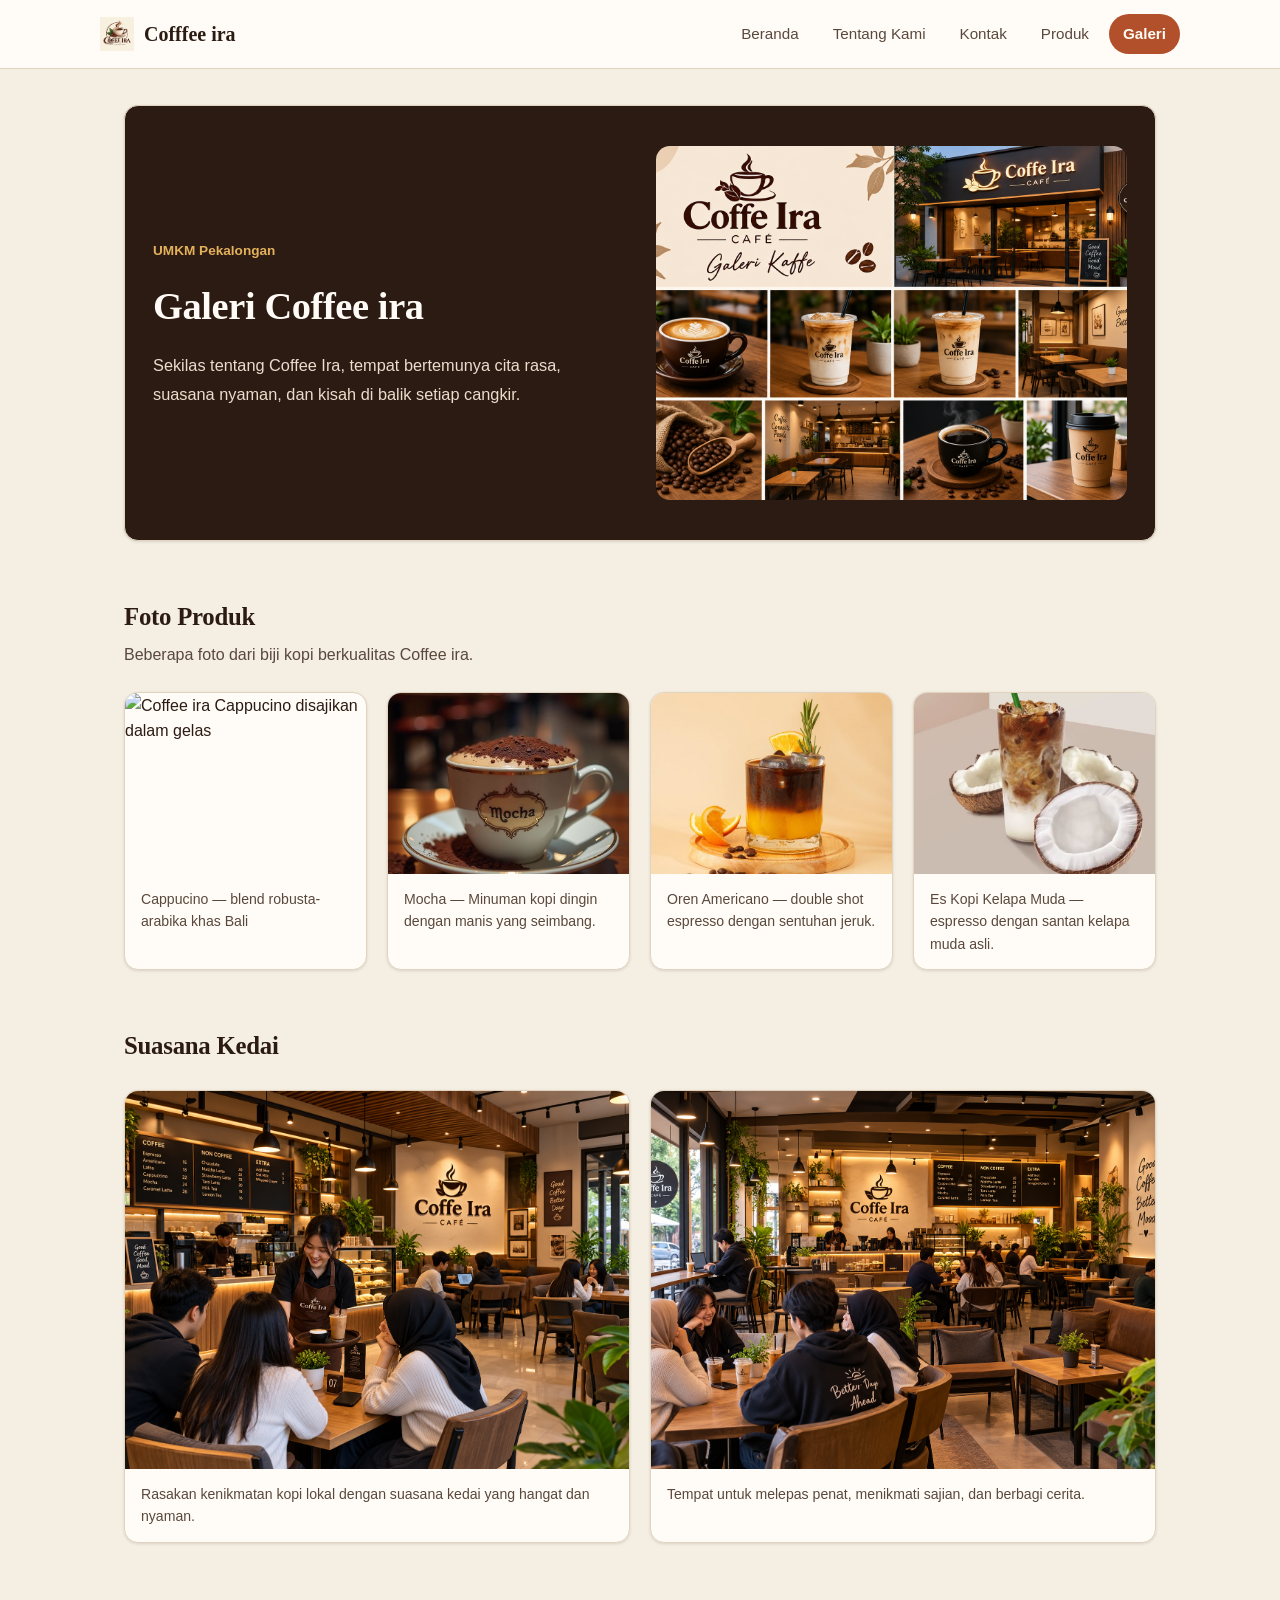
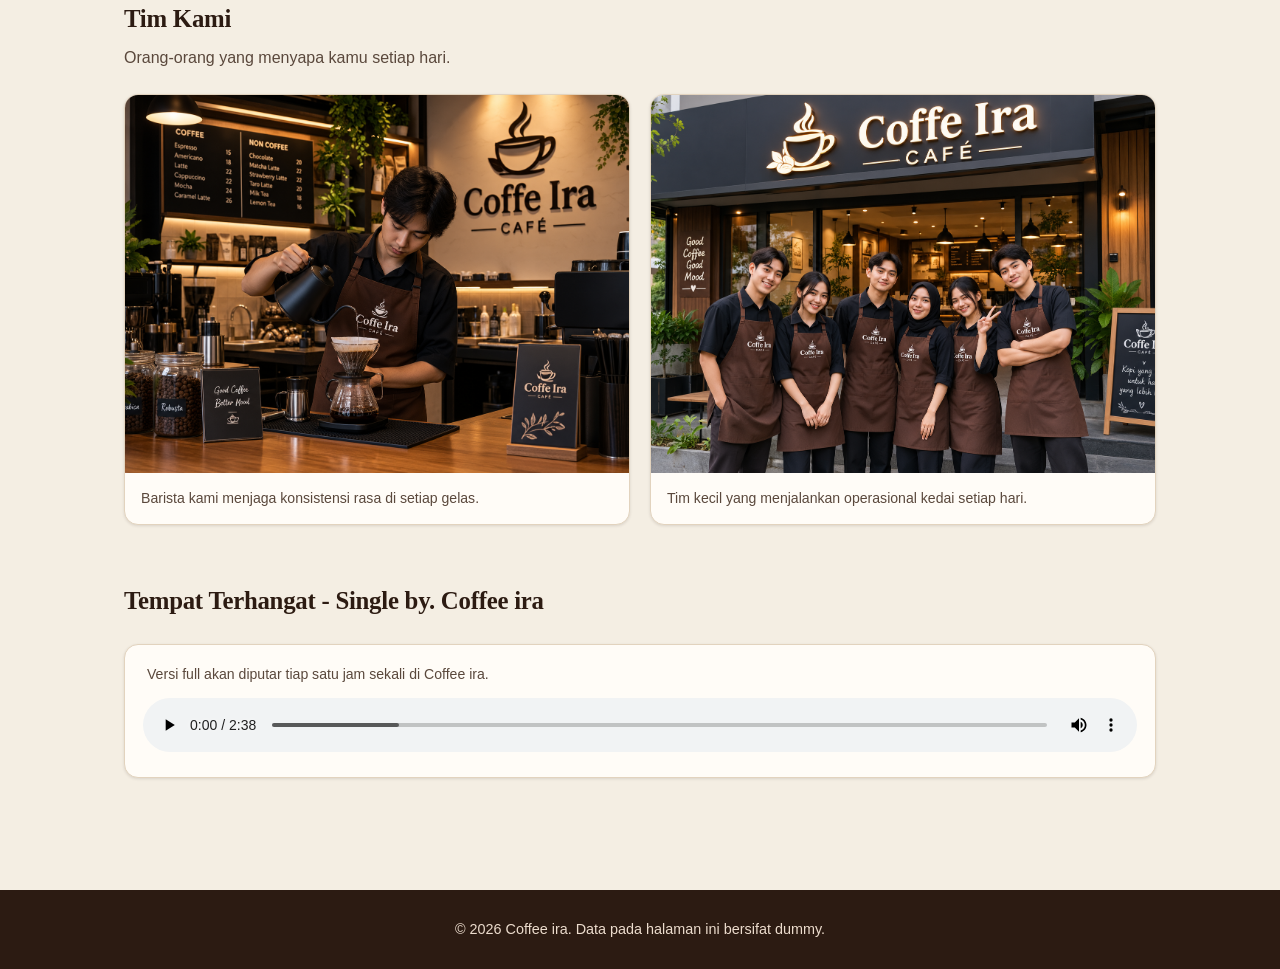
==== galeri.html @ 566cb3b3 "feat: tambah media dan tabel katalog" ====
<!DOCTYPE html>
<html lang="id">

<head>
    <meta charset="utf-8" />
    <meta name="viewport" content="width=device-width, initial-scale=1" />
    <title>Galeri Coffee ira - Website UMKM</title>
    <link rel="stylesheet" href="css/style.css" />
</head>

<body>
    <a class="skip-link" href="#konten">Lewati ke konten utama</a>
    <header class="site-header">
        <nav class="nav" aria-label="Navigasi utama">
            <a class="brand" href="index.html">
                <img class="brand-mark" src="assets/images/logo_Coffee_ira.png" alt="logo Coffee ira" width="34" height="34"> Cofffee ira
            </a>
            <ul class="nav-list">
                <li><a href="index.html">Beranda</a></li>
                <li><a href="tentang.html">Tentang Kami</a></li>
                <li><a href="index.html#kontak">Kontak</a></li>
                <li><a href="produk.html">Produk</a></li>
                <li><a class="active" aria-current="page" href="galeri.html">Galeri</a></li>
            </ul>
        </nav>
    </header>

    <main id="konten" class="page">
        <section class="about-hero" aria-labelledby="galeri-hero-title">
            <div class="about-copy">
                <span class="eyebrow">UMKM Pekalongan</span>
                <h1 id="galeri-hero-title">Galeri Coffee ira</h1>
                <p class="about-desc">Sekilas tentang Coffee Ira, tempat bertemunya cita rasa, suasana nyaman, dan kisah di balik setiap cangkir.</p>
            </div>
            <div class="about-img-wrapper">
                <img src="assets/images/galeri_coffee_ira.png"
                    alt="Suasana kedai Coffe Ira yang nyaman dan hangat" class="about-img" />
            </div>
        </section>

        <section class="section" aria-labelledby="produk-media-title">
            <div class="section-head">
                <h2 id="produk-media-title">Foto Produk</h2>
                <p>Beberapa foto dari biji kopi berkualitas Coffee ira.</p>
            </div>
            <div class="gallery-grid">
                <figure class="media-card">
                    <img src="assets/images/kopi_cappucino.jpg" alt="Coffee ira Cappucino disajikan dalam gelas" />
                    <figcaption> Cappucino — blend robusta-arabika khas Bali</figcaption>
                </figure>
                <figure class="media-card">
                    <img src="assets/images/Mocha.jpg" alt="Mocha dengan es dalam gelas" />
                    <figcaption>Mocha — Minuman kopi dingin dengan manis yang seimbang.</figcaption>
                </figure>
                <figure class="media-card">
                    <img src="assets/images/oren_americano_coffee.jpg" alt="Oren Americano dengan potongan buah jeruk" />
                    <figcaption>Oren Americano — double shot espresso dengan sentuhan jeruk.</figcaption>
                </figure>
                <figure class="media-card">
                    <img src="assets/images/es_kopi_kelapa.jpg"
                        alt="Es Kopi Kelapa Muda dengan serutan kelapa di atasnya" />
                    <figcaption>Es Kopi Kelapa Muda — espresso dengan santan kelapa muda asli.</figcaption>
                </figure>
            </div>
        </section>

        <section class="section" aria-labelledby="suasana-title">
            <div class="section-head">
                <h2 id="suasana-title">Suasana Kedai</h2>
            </div>
            <div class="gallery-grid">
                <figure class="media-card">
                    <img src="assets/images/waiters_Coffee_ira.png" alt="Suasana kedaiCoffee ira dengan waiters yang siap melayani" />
                    <figcaption>Rasakan kenikmatan kopi lokal dengan suasana kedai yang hangat dan nyaman.</figcaption>
                </figure>
                <figure class="media-card">
                    <img src="assets/images/suasana_Coffee_ira.png" alt="Suasana pelanggan di kedai Coffee ira" />
                    <figcaption>Tempat untuk melepas penat, menikmati sajian, dan berbagi cerita.</figcaption>
                </figure>
            </div>
        </section>

        <section class="section" aria-labelledby="tim-title">
            <div class="section-head">
                <h2 id="tim-title">Tim Kami</h2>
                <p>Orang-orang yang menyapa kamu setiap hari.</p>
            </div>
            <div class="gallery-grid">
                <figure class="media-card">
                    <img src="assets/images/barista_Coffee_ira.png" alt="Barista Coffee ira sedang menyeduh kopi" />
                    <figcaption>Barista kami menjaga konsistensi rasa di setiap gelas.</figcaption>
                </figure>
                <figure class="media-card">
                    <img src="assets/images/Coffee_ira_team.png" alt="Tim Coffee ira berfoto bersama di depan kedai" />
                    <figcaption>Tim kecil yang menjalankan operasional kedai setiap hari.</figcaption>
                </figure>
            </div>
        </section>

        <section class="section" aria-labelledby="audio-title">
            <div class="section-head">
                <h2 id="audio-title">Tempat Terhangat - Single by. Coffee ira</h2>
            </div>
            <div class="video-wrap">
                <p id="audio-note" class="video-caption audio-caption">Versi full akan diputar tiap satu jam sekali di Coffee ira.</p>
                <audio controls aria-describedby="audio-note" class="audio-player" src="./assets/audio/suasana-kedai.mp3">
                    Browser Anda tidak mendukung pemutar audio.
                </audio>
            </div>
        </section>
    </main>

    <footer class="site-footer">
        <p>&copy; 2026 Coffee ira. Data pada halaman ini bersifat dummy.</p>
    </footer>

    <script src="js/script.js"></script>
</body>

</html>
---- css/style.css ----
:root {
    --ink: #2c1b12;
    --ink-soft: #5a483c;
    --cream: #f4eee3;
    --paper: #fffcf7;
    --line: #e2d3be;
    --table-border: #b99b72;
    --rust: #b1502a;
    --rust-dark: #8f3f20;
    --gold: #c98a2b;
    --gold-light: #e3b15c;
    --moss: #57623e;

    --font-display: "Iowan Old Style", "Palatino Linotype", Georgia, "Times New Roman", serif;
    --font-body: "Segoe UI", "Helvetica Neue", Arial, sans-serif;

    --radius-lg: 22px;
    --radius-md: 14px;
    --radius-sm: 8px;
    --shadow-card: 0 1px 3px rgba(44, 27, 18, 0.12);
    --content-w: 1080px;
}

* {
    box-sizing: border-box;
}

html {
    scroll-behavior: smooth;
}

@media (prefers-reduced-motion: reduce) {
    html {
        scroll-behavior: auto;
    }

    * {
        animation-duration: 0.01ms !important;
        transition-duration: 0.01ms !important;
    }
}

body {
    margin: 0;
    color: var(--ink);
    background-color: var(--cream);
    font-family: var(--font-body);
    line-height: 1.6;
}

h1,
h2,
h3 {
    font-family: var(--font-display);
    color: var(--ink);
    letter-spacing: -0.01em;
}

p {
    max-width: 68ch;
}

a {
    color: var(--rust-dark);
}

img {
    max-width: 100%;
    height: auto;
    display: block;
}

.page {
    max-width: var(--content-w);
    margin: 0 auto;
    padding: 36px 24px 64px;
}

/* Header & navigasi */
#kontak {
    scroll-margin-top: 90px;
}

.site-header {
    padding: 14px 24px;
    background: var(--paper);
    border-bottom: 1px solid var(--line);
    position: sticky;
    top: 0;
    z-index: 20;
}

.nav {
    max-width: var(--content-w);
    margin: 0 auto;
    display: flex;
    align-items: center;
    justify-content: space-between;
    gap: 16px;
    flex-wrap: wrap;
}

.brand {
    display: inline-flex;
    align-items: center;
    gap: 10px;
    color: var(--ink);
    font-family: var(--font-display);
    font-weight: 700;
    font-size: 1.25rem;
    text-decoration: none;
}

.brand-mark {
    width: 34px;
    height: 34px;
    flex-shrink: 0;
}

.nav-toggle {
    display: none;
}

.nav-list {
    display: flex;
    padding: 0;
    margin: 0;
    list-style: none;
    gap: 6px;
    flex-wrap: wrap;
}

.nav-list a {
    display: inline-block;
    padding: 8px 14px;
    border-radius: 999px;
    color: var(--ink-soft);
    text-decoration: none;
    font-size: 0.95rem;
}

.nav-list a:hover {
    background: var(--cream);
    color: var(--ink);
}

.nav-list a.active,
.nav-list a[aria-current="page"] {
    font-weight: 700;
    color: var(--paper);
    background: var(--rust);
}

@media (max-width: 640px) {
    .nav-list {
        width: 100%;
        justify-content: flex-start;
        gap: 4px;
    }

    .nav-list a {
        padding: 8px 10px;
        font-size: 0.88rem;
    }
}

/*Hero*/
.hero {
    padding: 44px 32px;
    color: var(--paper);
    background: var(--ink);
    border-radius: var(--radius-md);
    display: grid;
    grid-template-columns: 1.1fr 0.9fr;
    align-items: center;
    gap: 32px;
}

.eyebrow {
    display: inline-block;
    font-size: 0.85rem;
    font-weight: 600;
    color: var(--gold-light);
    margin-bottom: 14px;
}

.hero h1 {
    margin: 0 0 14px 0;
    color: var(--paper);
    font-size: clamp(2.1rem, 4vw, 3rem);
    line-height: 1.08;
}

.hero-desc {
    margin: 0 0 26px 0;
    max-width: 42ch;
    font-size: 1.05rem;
    color: #ecdccd;
}

.hero-action {
    margin: 0;
}

button,
.btn {
    padding: 13px 28px;
    color: var(--ink);
    font-weight: 700;
    font-size: 0.95rem;
    font-family: var(--font-body);
    cursor: pointer;
    background-color: var(--gold-light);
    border: none;
    border-radius: 999px;
    transition: background-color 0.2s, transform 0.1s;
}

button:hover,
.btn:hover {
    background-color: var(--gold);
}

button:active,
.btn:active {
    transform: scale(0.98);
}

.hero-img {
    width: 100%;
    aspect-ratio: 4 / 3;
    object-fit: cover;
    border-radius: var(--radius-md);
}

@media (max-width: 720px) {
    .hero {
        grid-template-columns: 1fr;
        padding: 40px 22px;
        text-align: left;
    }
}

/*Section*/
.section {
    margin-top: 56px;
}

.section-head {
    margin-bottom: 24px;
    max-width: 62ch;
}

.section-head h2 {
    font-size: 1.55rem;
    margin: 0 0 6px 0;
}

.section-head p {
    margin: 0;
    color: var(--ink-soft);
}

/*Kontak*/
.contact-card {
    background: var(--paper);
    border: 1px solid var(--line);
    border-radius: var(--radius-lg);
    padding: 8px;
    box-shadow: var(--shadow-card);
    display: grid;
    grid-template-columns: repeat(3, 1fr);
}

.contact-item {
    padding: 22px 20px;
}

.contact-item strong {
    display: block;
    color: var(--rust-dark);
    margin-bottom: 6px;
    font-size: 0.95rem;
    font-family: var(--font-display);
}

.contact-item p {
    margin: 0;
    font-size: 0.92rem;
    color: var(--ink-soft);
}

.contact-item a {
    color: var(--rust-dark);
    font-weight: 700;
    text-decoration: underline;
}

.contact-item a:hover {
    color: var(--ink);
}

@media (max-width: 700px) {
    .contact-card {
        grid-template-columns: 1fr;
    }
}

/*Product cards*/
.products {
    display: grid;
    grid-template-columns: repeat(auto-fit, minmax(220px, 1fr));
    gap: 20px;
}

.product-card {
    background: var(--paper);
    border: 1px solid var(--line);
    border-radius: var(--radius-md);
    overflow: hidden;
    box-shadow: var(--shadow-card);
    margin: 0;
}

.product-card img {
    width: 100%;
    aspect-ratio: 4 / 3;
    object-fit: cover;
}

.product-card figcaption {
    padding: 16px 18px 18px;
}

.product-header {
    display: flex;
    align-items: baseline;
    justify-content: space-between;
    gap: 8px;
    margin-bottom: 6px;
}

.product-header h3 {
    margin: 0;
    font-size: 1.05rem;
}

.price {
    flex-shrink: 0;
    font-weight: 700;
    font-family: var(--font-body);
    color: var(--rust-dark);
    background-color: #f7ede2;
    padding: 4px 10px;
    border-radius: var(--radius-sm);
    font-size: 0.85rem;
    white-space: nowrap;
}

.product-card p {
    margin: 0;
    font-size: 0.9rem;
    color: var(--ink-soft);
}

.new-badge {
    display: inline-block;
    font-size: 0.72rem;
    font-weight: 700;
    color: var(--paper);
    background: var(--moss);
    padding: 3px 9px;
    border-radius: 999px;
    margin-bottom: 8px;
}

/*Aside*/
.aside-note {
    margin-top: 44px;
    background: var(--paper);
    border-left: 4px solid var(--rust);
    border-radius: var(--radius-md);
    padding: 22px 26px;
    box-shadow: var(--shadow-card);
}

.aside-note h2 {
    margin: 0 0 8px 0;
    font-size: 1.1rem;
    color: var(--rust-dark);
}

.aside-note p {
    margin: 0;
    font-size: 0.95rem;
    color: var(--ink-soft);
}

/*Hero card (Tentang / Produk / Galeri)*/
.about-hero {
    background: var(--ink);
    border: 1px solid var(--line);
    border-radius: var(--radius-md);
    padding: 40px 28px;
    display: grid;
    grid-template-columns: 1fr 1fr;
    gap: 32px;
    align-items: center;
    box-shadow: var(--shadow-card);
}

.about-hero .eyebrow {
    color: var(--gold-light);
}

.about-hero h1 {
    margin: 0 0 14px 0;
    font-size: clamp(1.9rem, 3.4vw, 2.4rem);
    color: var(--paper);
}

.about-desc {
    margin: 0;
    color: #ecdccd;
    font-size: 1.02rem;
    line-height: 1.75;
}

.about-img {
    width: 100%;
    aspect-ratio: 4 / 3;
    object-fit: cover;
    border-radius: var(--radius-md);
}

@media (max-width: 720px) {
    .about-hero {
        grid-template-columns: 1fr;
        padding: 32px 22px;
    }
}

.values-grid {
    display: grid;
    grid-template-columns: repeat(auto-fit, minmax(230px, 1fr));
    gap: 20px;
}

.value-item {
    background: var(--paper);
    border: 1px solid var(--line);
    border-radius: var(--radius-md);
    padding: 26px 22px;
    box-shadow: var(--shadow-card);
}

.value-icon {
    width: 40px;
    height: 40px;
    color: var(--rust);
    margin-bottom: 14px;
}

.value-item h3 {
    margin: 0 0 8px 0;
    font-size: 1.08rem;
}

.value-item p {
    margin: 0;
    font-size: 0.92rem;
    color: var(--ink-soft);
    line-height: 1.55;
}

/*Produk — kategori & tabel*/
.intro-lede {
    font-size: 1.05rem;
    color: var(--ink-soft);
    max-width: 62ch;
}

.category-list {
    display: grid;
    grid-template-columns: repeat(auto-fit, minmax(200px, 1fr));
    gap: 14px;
    padding: 0;
    margin: 0 0 8px 0;
    list-style: none;
}

.category-list li {
    background: var(--paper);
    border: 1px solid var(--line);
    border-radius: var(--radius-sm);
    padding: 14px 16px;
    font-size: 0.92rem;
    color: var(--ink-soft);
}

.price-table-wrap {
    background: var(--paper);
    border: 1px solid var(--table-border);
    border-radius: var(--radius-md);
    overflow: hidden;
    overflow-x: auto;
}

table {
    width: 100%;
    border-collapse: collapse;
    min-width: 480px;
}

caption {
    text-align: left;
    font-weight: 700;
    padding: 16px 18px 4px;
    font-family: var(--font-display);
    color: var(--ink);
}

thead th {
    text-align: left;
    font-size: 0.82rem;
    letter-spacing: 0.02em;
    color: var(--paper);
    background: var(--rust-dark);
    padding: 12px 18px;
    border-bottom: 2px solid var(--ink);
}

tbody th,
tbody td {
    padding: 12px 18px;
    border-bottom: 1px solid var(--table-border);
    font-size: 0.94rem;
}

tbody th {
    text-align: left;
    font-weight: 600;
    color: var(--ink);
}

tbody td.price-cell {
    color: var(--rust-dark);
    font-weight: 700;
    white-space: nowrap;
}

tbody tr:nth-child(even) {
    background: var(--cream);
}

tbody tr:last-child th,
tbody tr:last-child td {
    border-bottom: none;
}

/*Galeri*/
.gallery-grid {
    display: grid;
    grid-template-columns: repeat(auto-fit, minmax(240px, 1fr));
    gap: 20px;
}

.media-card {
    margin: 0;
    background: var(--paper);
    border: 1px solid var(--line);
    border-radius: var(--radius-md);
    overflow: hidden;
    box-shadow: var(--shadow-card);
}

.media-card img {
    width: 100%;
    aspect-ratio: 4 / 3;
    object-fit: cover;
}

.media-card figcaption {
    padding: 14px 16px;
    font-size: 0.88rem;
    color: var(--ink-soft);
}

.video-wrap {
    background: var(--paper);
    border: 1px solid var(--line);
    border-radius: var(--radius-md);
    padding: 18px;
    box-shadow: var(--shadow-card);
}

.video-wrap video {
    width: 100%;
    aspect-ratio: 4 / 3;
    border-radius: var(--radius-sm);
    background: var(--ink);
}

.video-caption {
    margin: 12px 4px 0;
    font-size: 0.88rem;
    color: var(--ink-soft);
}

.audio-caption {
    margin: 0 4px 12px;
}

.audio-player {
    width: 100%;
}

/*Asebilitas dan footer*/
.skip-link {
    position: absolute;
    left: -9999px;
    padding: 8px 12px;
    color: var(--paper);
    background: var(--ink);
    border-radius: var(--radius-sm);
    z-index: 30;
}

.skip-link:focus {
    top: 8px;
    left: 8px;
}

a:focus-visible,
button:focus-visible,
.nav-list a:focus-visible {
    outline: 3px solid #2563eb;
    outline-offset: 3px;
}

.site-footer {
    padding: 28px 24px;
    color: #ecdccd;
    text-align: center;
    background: var(--ink);
    margin-top: 48px;
    font-size: 0.9rem;
}

.site-footer p {
    margin: 0 auto;
    max-width: var(--content-w);
}
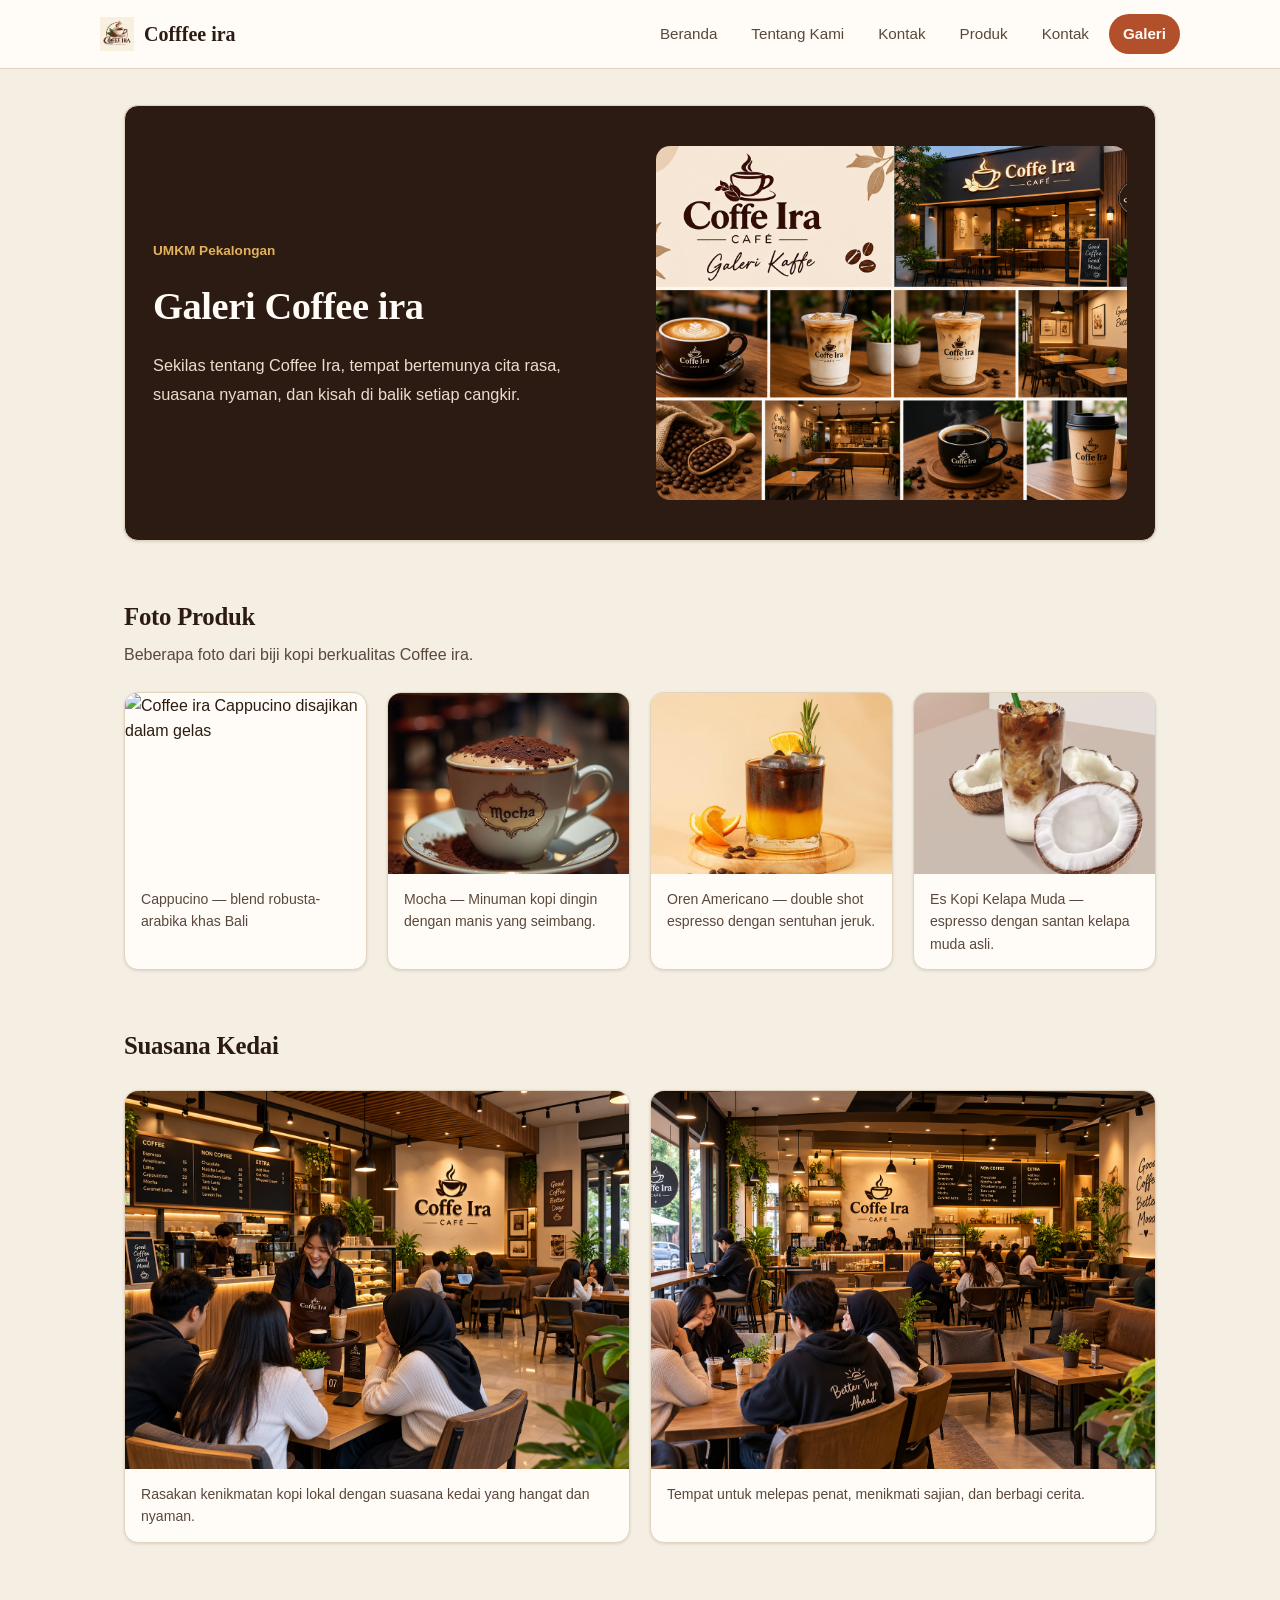
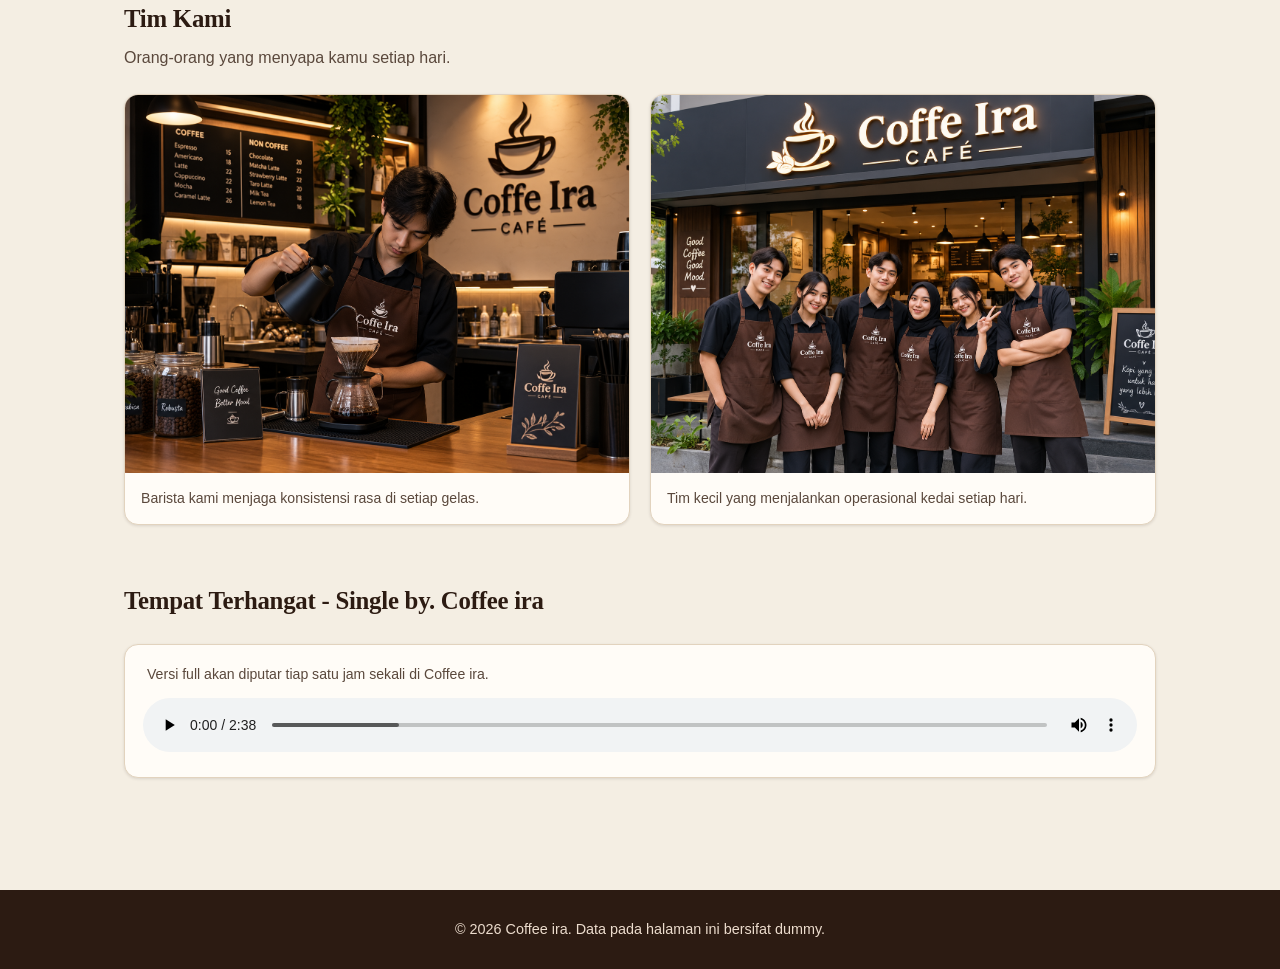
==== commit 3ace4d48: ""feat: tambah form kontak aksesibel dan preview"" ====
--- a/galeri.html
+++ b/galeri.html
@@ -18,8 +18,9 @@
             <ul class="nav-list">
                 <li><a href="index.html">Beranda</a></li>
                 <li><a href="tentang.html">Tentang Kami</a></li>
-                <li><a href="index.html#kontak">Kontak</a></li>
+                <li><a href="index.html">Kontak</a></li>
                 <li><a href="produk.html">Produk</a></li>
+                <li><a href="kontak.html">Kontak</a></li>
                 <li><a class="active" aria-current="page" href="galeri.html">Galeri</a></li>
             </ul>
         </nav>
--- a/css/style.css
+++ b/css/style.css
@@ -76,7 +76,6 @@
     padding: 36px 24px 64px;
 }
 
-/* Header & navigasi */
 #kontak {
     scroll-margin-top: 90px;
 }
@@ -164,7 +163,6 @@
     }
 }
 
-/*Hero*/
 .hero {
     padding: 44px 32px;
     color: var(--paper);
@@ -241,7 +239,6 @@
     }
 }
 
-/*Section*/
 .section {
     margin-top: 56px;
 }
@@ -261,7 +258,6 @@
     color: var(--ink-soft);
 }
 
-/*Kontak*/
 .contact-card {
     background: var(--paper);
     border: 1px solid var(--line);
@@ -306,7 +302,6 @@
     }
 }
 
-/*Product cards*/
 .products {
     display: grid;
     grid-template-columns: repeat(auto-fit, minmax(220px, 1fr));
@@ -374,7 +369,6 @@
     margin-bottom: 8px;
 }
 
-/*Aside*/
 .aside-note {
     margin-top: 44px;
     background: var(--paper);
@@ -396,7 +390,6 @@
     color: var(--ink-soft);
 }
 
-/*Hero card (Tentang / Produk / Galeri)*/
 .about-hero {
     background: var(--ink);
     border: 1px solid var(--line);
@@ -473,7 +466,6 @@
     line-height: 1.55;
 }
 
-/*Produk — kategori & tabel*/
 .intro-lede {
     font-size: 1.05rem;
     color: var(--ink-soft);
@@ -558,7 +550,6 @@
     border-bottom: none;
 }
 
-/*Galeri*/
 .gallery-grid {
     display: grid;
     grid-template-columns: repeat(auto-fit, minmax(240px, 1fr));
@@ -615,7 +606,6 @@
     width: 100%;
 }
 
-/*Asebilitas dan footer*/
 .skip-link {
     position: absolute;
     left: -9999px;
@@ -633,6 +623,9 @@
 
 a:focus-visible,
 button:focus-visible,
+input:focus-visible,
+select:focus-visible,
+textarea:focus-visible,
 .nav-list a:focus-visible {
     outline: 3px solid #2563eb;
     outline-offset: 3px;
@@ -650,4 +643,181 @@
 .site-footer p {
     margin: 0 auto;
     max-width: var(--content-w);
+}
+
+.contact-layout {
+    display: grid;
+    grid-template-columns: 1.6fr 1fr;
+    gap: 28px;
+    align-items: start;
+}
+
+.form-card {
+    display: grid;
+    grid-template-columns: 1fr 1fr;
+    gap: 0 20px;
+    padding: 28px 24px;
+    background: var(--paper);
+    border: 1px solid var(--line);
+    border-radius: var(--radius-lg);
+    box-shadow: var(--shadow-card);
+}
+
+.form-note,
+.form-card fieldset,
+.field-full,
+.form-card > button {
+    grid-column: 1 / -1;
+}
+
+.form-note {
+    margin: 0 0 20px 0;
+    font-size: 0.92rem;
+    color: var(--ink-soft);
+}
+
+.field {
+    margin-bottom: 18px;
+}
+
+.field label {
+    display: block;
+    margin-bottom: 6px;
+    font-weight: 600;
+}
+
+input[type="text"],
+input[type="email"],
+input[type="tel"],
+select,
+textarea {
+    width: 100%;
+    padding: 10px 12px;
+    font: inherit;
+    color: var(--ink);
+    background: #ffffff;
+    border: 1px solid var(--table-border);
+    border-radius: var(--radius-sm);
+}
+
+textarea {
+    resize: vertical;
+}
+
+.help-text {
+    margin: 6px 0 0 0;
+    font-size: 0.85rem;
+    color: var(--ink-soft);
+}
+
+fieldset {
+    margin: 0 0 18px 0;
+    padding: 14px 16px 8px;
+    border: 1px solid var(--line);
+    border-radius: var(--radius-sm);
+}
+
+legend {
+    padding: 0 8px;
+    font-weight: 600;
+}
+
+.choice-group {
+    display: grid;
+    grid-template-columns: repeat(auto-fit, minmax(170px, 1fr));
+    gap: 10px 20px;
+}
+
+.choice {
+    display: flex;
+    align-items: center;
+    gap: 8px;
+    margin-bottom: 8px;
+}
+
+.choice input {
+    margin: 0;
+    flex-shrink: 0;
+}
+
+.form-card > button {
+    justify-self: start;
+}
+
+.contact-side {
+    display: flex;
+    flex-direction: column;
+    gap: 20px;
+}
+
+.side-card {
+    padding: 22px 20px;
+    background: var(--paper);
+    border: 1px solid var(--line);
+    border-radius: var(--radius-lg);
+    box-shadow: var(--shadow-card);
+}
+
+.side-card h3 {
+    margin: 0 0 14px 0;
+    font-size: 1.05rem;
+    color: var(--rust-dark);
+}
+
+.side-list {
+    margin: 0;
+}
+
+.side-item {
+    padding: 10px 0;
+    border-top: 1px solid var(--line);
+}
+
+.side-item:first-child {
+    border-top: none;
+    padding-top: 0;
+}
+
+.side-item dt {
+    font-size: 0.82rem;
+    font-weight: 600;
+    color: var(--ink-soft);
+}
+
+.side-item dd {
+    margin: 3px 0 0 0;
+    font-size: 0.94rem;
+}
+
+.side-item dd a {
+    color: var(--rust-dark);
+    font-weight: 700;
+}
+
+#preview-form {
+    margin: 0;
+    padding: 16px;
+    color: var(--ink);
+    font-size: 0.88rem;
+    white-space: pre-wrap;
+    overflow-wrap: anywhere;
+    background: var(--cream);
+    border: 1px solid var(--line);
+    border-radius: var(--radius-md);
+}
+
+@media (max-width: 900px) {
+    .contact-layout {
+        grid-template-columns: 1fr;
+    }
+}
+
+@media (max-width: 560px) {
+    .form-card {
+        grid-template-columns: 1fr;
+    }
+
+    .field {
+        grid-column: 1 / -1;
+    }
 }
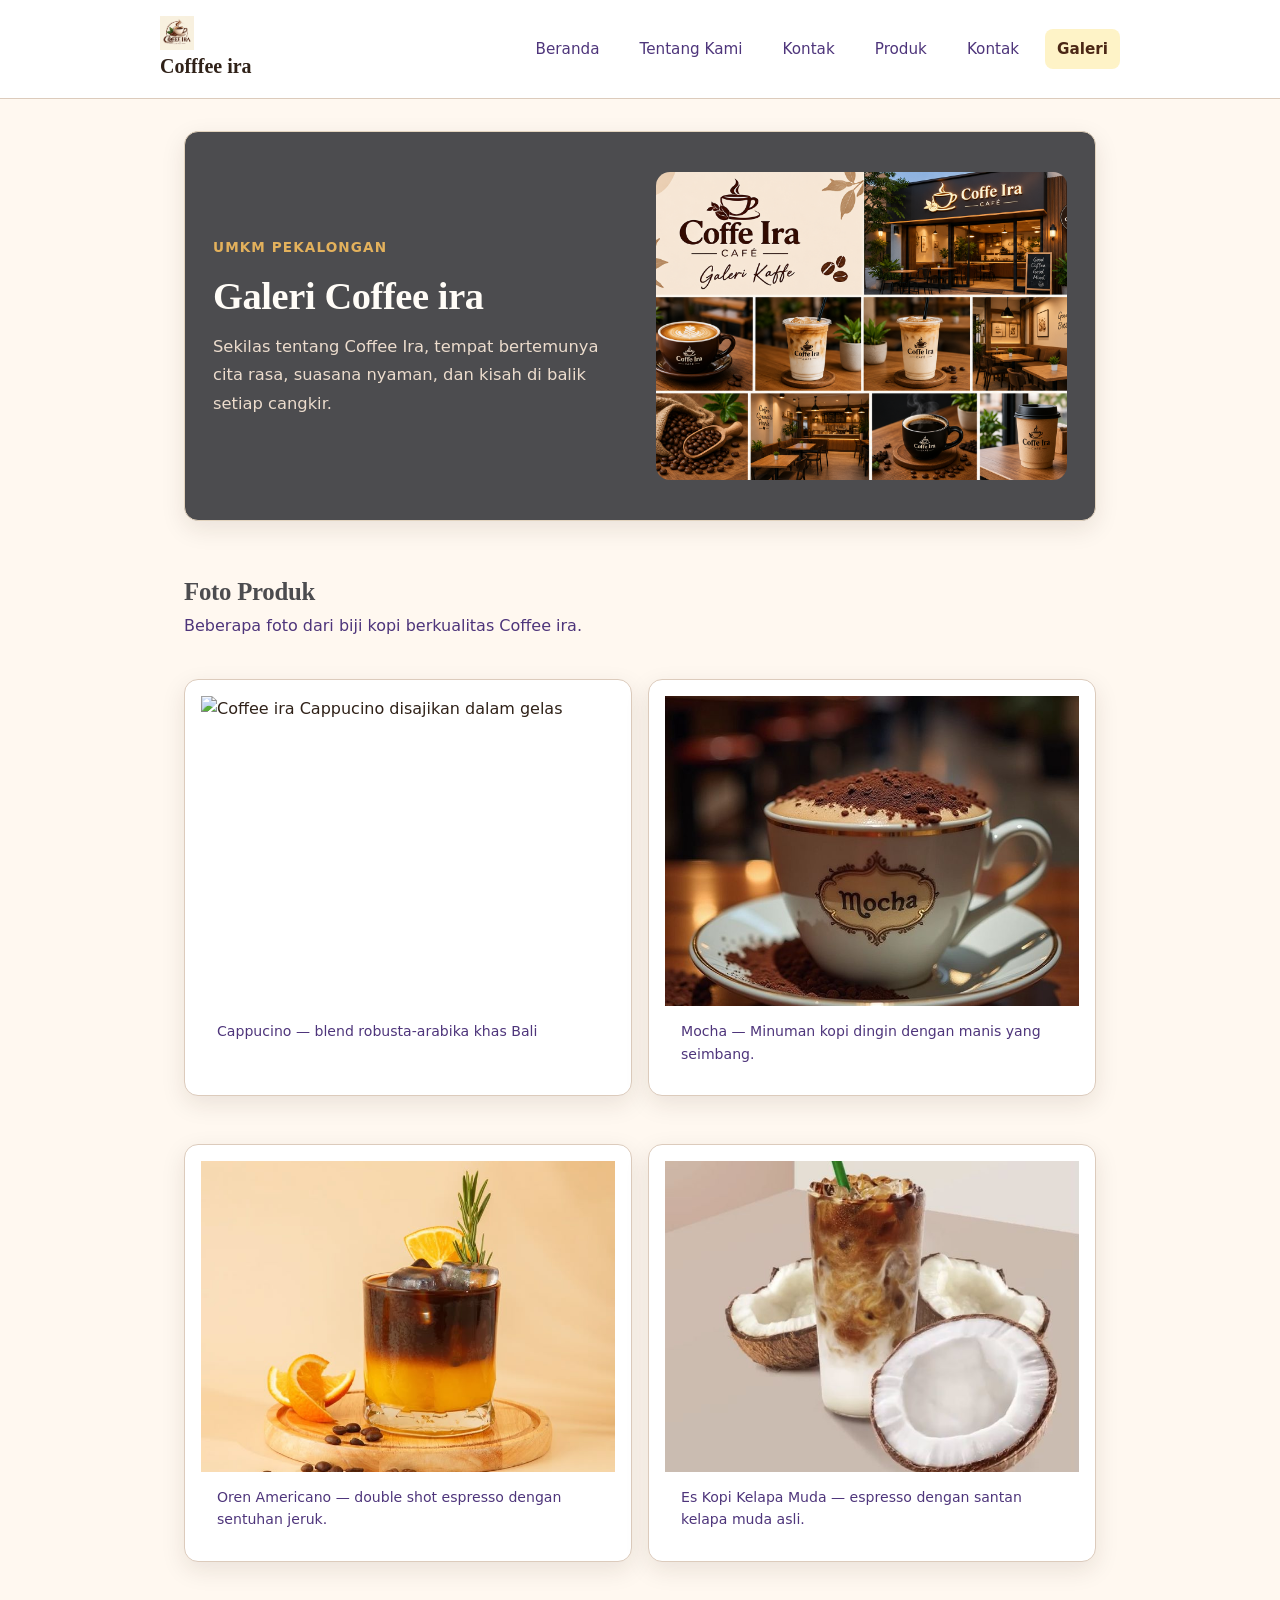
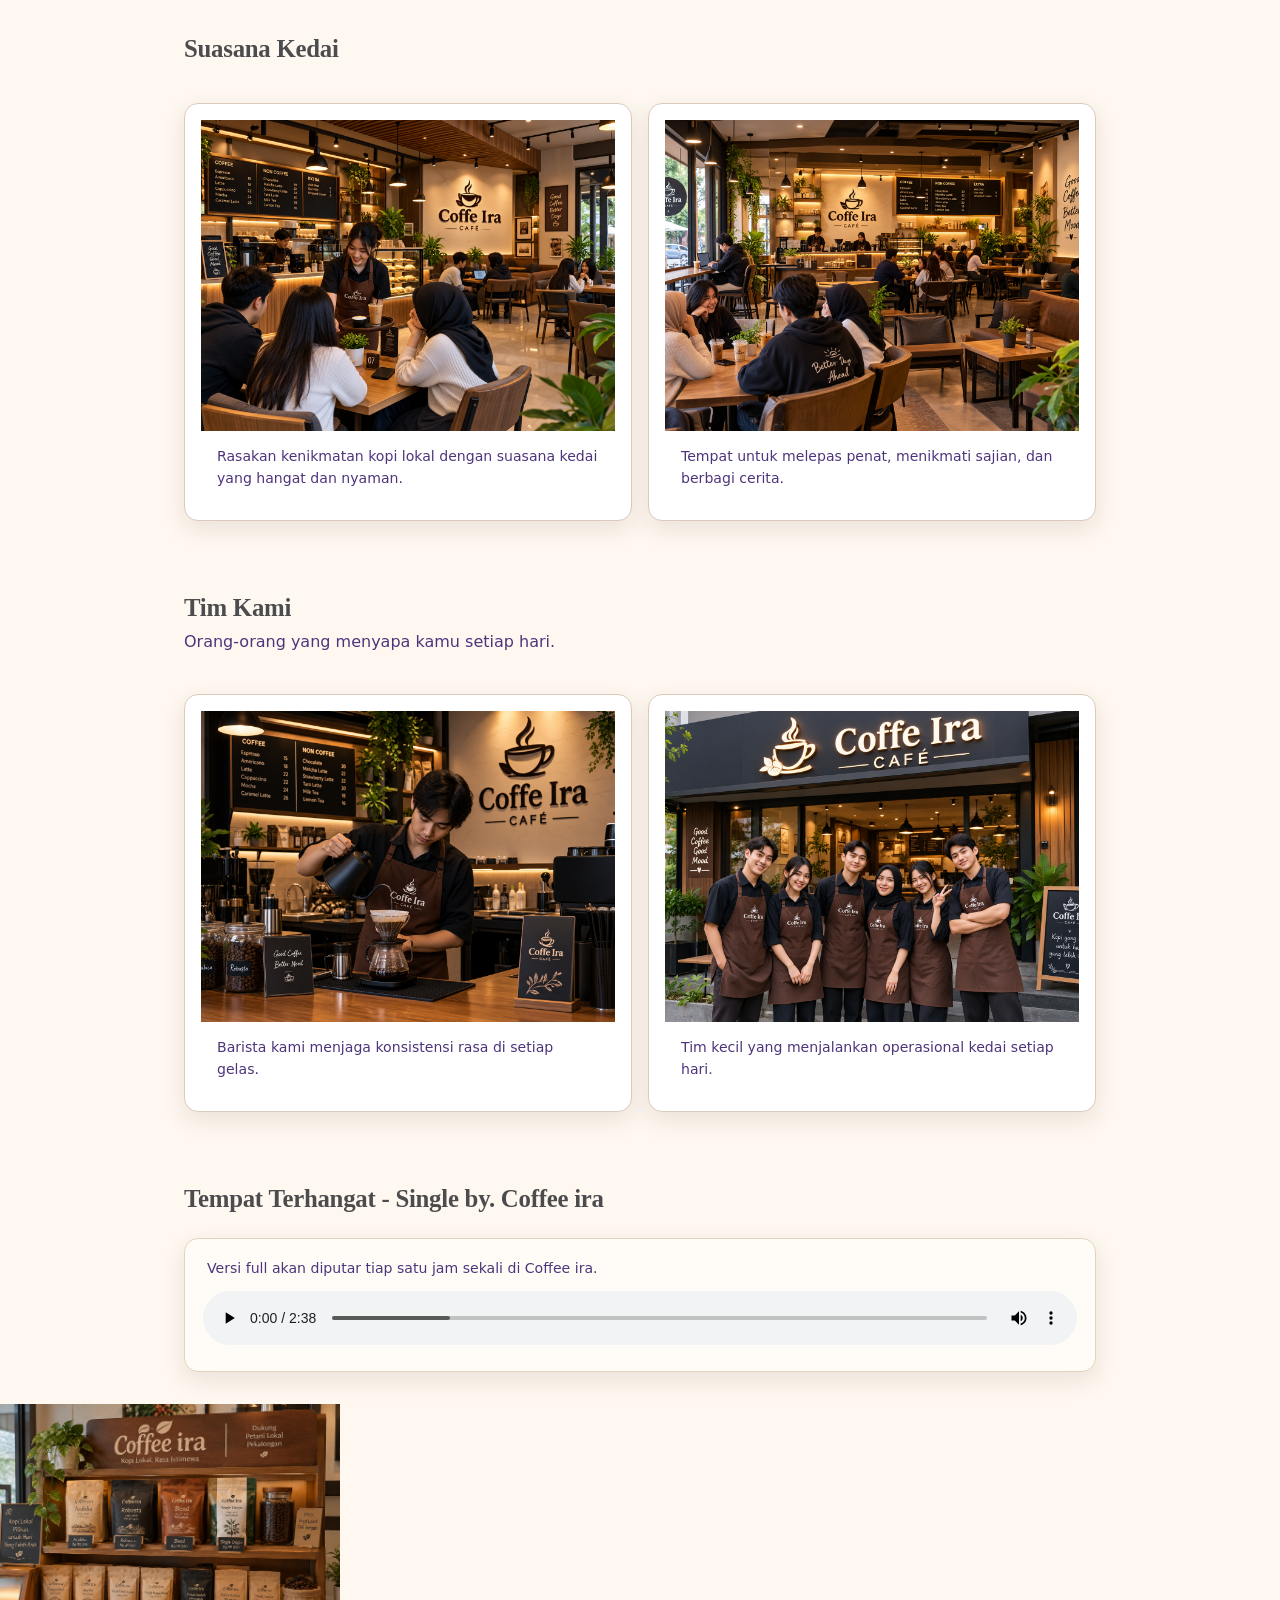
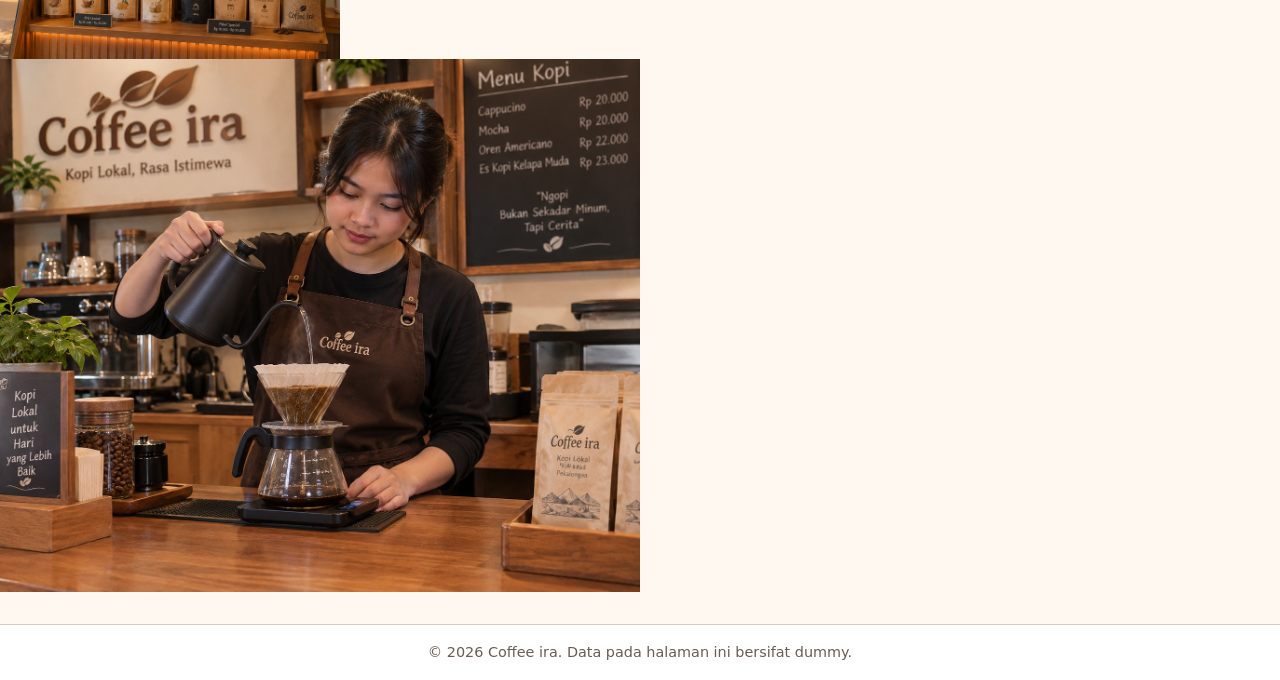
==== commit d4fff692: "index.html tentang.html galeri.html produk.html css/style.css" ====
--- a/galeri.html
+++ b/galeri.html
@@ -110,7 +110,8 @@
             </div>
         </section>
     </main>
-
+                <img class="hero-image" src="assets/images/Etalase Kopi Lokal Coffee Ira.png" width="340" height="360" alt="Etalase Kopi Coffee Iraberisi kemasan kopi lokal" />
+                <img src="assets/images/Seduhan Kopi Lokal di Kedai Hangat.png" width="640" height="360" loading="lazy" alt="Barista menuang air panas ke dripper kopi" />
     <footer class="site-footer">
         <p>&copy; 2026 Coffee ira. Data pada halaman ini bersifat dummy.</p>
     </footer>
--- a/css/style.css
+++ b/css/style.css
@@ -1,6 +1,6 @@
 :root {
-    --ink: #2c1b12;
-    --ink-soft: #5a483c;
+    --ink: #4c4c4f;
+    --ink-soft: #4e357b;
     --cream: #f4eee3;
     --paper: #fffcf7;
     --line: #e2d3be;
@@ -40,13 +40,46 @@
     }
 }
 
+body{
+    display: block;
+    margin:8px;
+}
+:root {
+  --color-primary: #6f3b1f;
+  --color-primary-strong: #4b2715;
+  --color-text: #2f2118;
+  --color-muted: #6b5b52;
+  --color-surface: #ffffff;
+  --color-surface-soft: #fff8f0;
+  --color-border: #dccbbc;
+  --color-focus: #1d4ed8;
+  --space-1: 0.5rem;
+  --space-2: 0.75rem;
+  --space-3: 1rem;
+  --space-4: 1.5rem;
+  --space-5: 2rem;
+  --radius-sm: 0.5rem;
+  --radius-md: 0.875rem;
+  --shadow-card: 0 0.5rem 1.5rem rgb(47 33 24 / 0.1);
+}
+
+*,
+*::before,
+*::after {
+  box-sizing: border-box;
+}
+
+html { color-scheme: light; }
+
 body {
-    margin: 0;
-    color: var(--ink);
-    background-color: var(--cream);
-    font-family: var(--font-body);
-    line-height: 1.6;
-}
+  margin: 0;
+  color: var(--color-text);
+  background: var(--color-surface-soft);
+  font-family: system-ui, -apple-system, BlinkMacSystemFont, "Segoe UI", sans-serif;
+  font-size: 1rem;
+  line-height: 1.6;
+}
+
 
 h1,
 h2,
@@ -76,6 +109,7 @@
     padding: 36px 24px 64px;
 }
 
+/* Header & navigasi */
 #kontak {
     scroll-margin-top: 90px;
 }
@@ -163,6 +197,7 @@
     }
 }
 
+/*Hero*/
 .hero {
     padding: 44px 32px;
     color: var(--paper);
@@ -200,8 +235,7 @@
     margin: 0;
 }
 
-button,
-.btn {
+button,.btn {
     padding: 13px 28px;
     color: var(--ink);
     font-weight: 700;
@@ -239,6 +273,7 @@
     }
 }
 
+/*Section*/
 .section {
     margin-top: 56px;
 }
@@ -258,6 +293,7 @@
     color: var(--ink-soft);
 }
 
+/*Kontak*/
 .contact-card {
     background: var(--paper);
     border: 1px solid var(--line);
@@ -302,10 +338,11 @@
     }
 }
 
+/*Product cards*/
 .products {
     display: grid;
     grid-template-columns: repeat(auto-fit, minmax(220px, 1fr));
-    gap: 20px;
+    gap: var(--space-3--);
 }
 
 .product-card {
@@ -369,6 +406,7 @@
     margin-bottom: 8px;
 }
 
+/*Aside*/
 .aside-note {
     margin-top: 44px;
     background: var(--paper);
@@ -390,6 +428,7 @@
     color: var(--ink-soft);
 }
 
+/*Hero card (Tentang / Produk / Galeri)*/
 .about-hero {
     background: var(--ink);
     border: 1px solid var(--line);
@@ -436,7 +475,7 @@
 .values-grid {
     display: grid;
     grid-template-columns: repeat(auto-fit, minmax(230px, 1fr));
-    gap: 20px;
+    gap: var(--space-3);
 }
 
 .value-item {
@@ -466,6 +505,7 @@
     line-height: 1.55;
 }
 
+/*Produk — kategori & tabel*/
 .intro-lede {
     font-size: 1.05rem;
     color: var(--ink-soft);
@@ -550,6 +590,7 @@
     border-bottom: none;
 }
 
+/*Galeri*/
 .gallery-grid {
     display: grid;
     grid-template-columns: repeat(auto-fit, minmax(240px, 1fr));
@@ -606,6 +647,7 @@
     width: 100%;
 }
 
+/*Asebilitas dan footer*/
 .skip-link {
     position: absolute;
     left: -9999px;
@@ -645,6 +687,7 @@
     max-width: var(--content-w);
 }
 
+/*Form kontak*/
 .contact-layout {
     display: grid;
     grid-template-columns: 1.6fr 1fr;
@@ -744,6 +787,7 @@
     justify-self: start;
 }
 
+/* Sidebar: info cepat + preview, mengisi ruang di samping form */
 .contact-side {
     display: flex;
     flex-direction: column;
@@ -773,10 +817,7 @@
     border-top: 1px solid var(--line);
 }
 
-.side-item:first-child {
-    border-top: none;
-    padding-top: 0;
-}
+.c
 
 .side-item dt {
     font-size: 0.82rem;
@@ -805,6 +846,13 @@
     border: 1px solid var(--line);
     border-radius: var(--radius-md);
 }
+.form-card{
+    background: #ffffff;
+    border: 1px solid #decbb8;
+    border-radius: 12px;
+    padding: 30px;
+    box-shadow: 0 5px 15px rgba(0,0,0,0.08);
+}
 
 @media (max-width: 900px) {
     .contact-layout {
@@ -820,4 +868,228 @@
     .field {
         grid-column: 1 / -1;
     }
+}
+
+nav ul{
+    display: flex;
+    justify-content: flex-end;
+    align-items: center;
+    gap: 25px;
+    list-style: none;
+    margin: 0;
+    padding: 0;
+}
+
+nav ul li{
+    margin: 0;
+}
+
+nav ul li a {
+    text-decoration: none;
+    color: #6b3e26;
+    font-size: 16px;
+}
+nav ul li a.active {
+    background-color: #b9572d;
+    color: white;
+    padding: 12px 18px;
+    border-radius: 25px;
+    font-weight: bold;
+}
+img { max-width: 100%; height: auto; }
+a { color: var(--color-primary); }
+a:hover { color: var(--color-primary-strong); }
+
+:focus-visible { outline: 3px solid var(--color-focus); 
+    outline-offset: 3px;
+ }
+
+.skip-link {
+  position: absolute;
+  top: -5rem;
+  left: var(--space-3);
+  padding: var(--space-2) var(--space-3);
+  color: var(--color-surface);
+  background: var(--color-text);
+}
+.skip-link:focus { top: var(--space-3); }
+.site-header,
+.site-footer {
+  padding: var(--space-3) var(--space-4);
+  background: var(--color-surface);
+  border-bottom: 1px solid var(--color-border);
+}
+.site-footer {
+  margin-top: var(--space-5);
+  color: var(--color-muted);
+  text-align: center;
+  border-top: 1px solid var(--color-border);
+  border-bottom: 0;
+}
+.nav,
+.page { width: min(100% - 2rem, 60rem); margin-inline: auto; }
+.brand {
+  display: inline-block;
+  margin-bottom: var(--space-2);
+  color: var(--color-text);
+  font-weight: 800;
+  text-decoration: none;
+}
+.nav ul { padding: 0; margin: 0; list-style: none; }
+.nav li { display: inline-block; margin: 0 var(--space-2) var(--space-1) 0; }
+.nav a[aria-current="page"] {
+  padding: var(--space-1) var(--space-2);
+  color: var(--color-primary-strong);
+  font-weight: 700;
+  text-decoration: none;
+  background: #fef3c7;
+  border-radius: var(--radius-sm);
+}
+.page { padding-block: var(--space-5); }
+.hero {
+  padding: var(--space-5);
+  color: var(--color-surface);
+  background: var(--color-primary);
+  border-radius: var(--radius-md);
+}
+h1,
+h2,
+h3 { line-height: 1.2; text-wrap: balance; }
+h1 { font-size: clamp(2rem, 6vw, 3rem); }
+p,
+li { max-width: 68ch; }
+.eyebrow { color: var(--color-primary); font-weight: 800; letter-spacing: 0.08em; text-transform: uppercase; }
+.hero .eyebrow { color: #fef3c7; }
+.price { color: var(--color-primary-strong); font-weight: 800; }
+
+.button,
+button {
+  display: inline-block;
+  padding: var(--space-2) var(--space-3);
+  color: var(--color-surface);
+  font: inherit;
+  font-weight: 700;
+  text-decoration: none;
+  cursor: pointer;
+  background: var(--color-primary);
+  border: 0;
+  border-radius: var(--radius-sm);
+}
+.button:hover,
+button:hover { color: var(--color-surface); background: var(--color-primary-strong); }
+.hero button { color: var(--color-text); background: #fef3c7; }
+.hero button:hover { color: var(--color-text); background: #fde68a; }
+.product-card,
+.media-card,
+table,
+form {
+  margin-block: var(--space-3);
+  padding: var(--space-3);
+  background: var(--color-surface);
+  border: 1px solid var(--color-border);
+  border-radius: var(--radius-md);
+  box-shadow: var(--shadow-card);
+}
+figure { margin-inline: 0; }
+figcaption,
+caption { color: var(--color-muted); }
+table { width: 100%; border-collapse: collapse; border-radius: 0; }
+caption { margin-bottom: var(--space-2); font-weight: 700; text-align: left; }
+th,
+td { padding: var(--space-2); text-align: left; border: 1px solid var(--color-border); }
+th { background: var(--color-surface-soft); }
+.field { margin-bottom: var(--space-3); }
+.field label,
+legend { display: block; margin-bottom: var(--space-1); font-weight: 700; }
+.field input,
+.field select,
+.field textarea {
+  width: 100%;
+  padding: var(--space-2);
+  color: inherit;
+  font: inherit;
+  background: var(--color-surface);
+  border: 1px solid var(--color-border);
+  border-radius: var(--radius-sm);
+}
+input[type="radio"],
+input[type="checkbox"] { width: auto; }
+fieldset {
+  margin: 0 0 var(--space-3);
+  padding: var(--space-3);
+  border: 1px solid var(--color-border);
+  border-radius: var(--radius-sm);
+}
+audio { max-width: 100%; }
+#preview-form {
+  padding: var(--space-3);
+  white-space: pre-wrap;
+  background: var(--color-surface);
+  border: 1px solid var(--color-border);
+  border-radius: var(--radius-sm);
+}
+.nav {
+  display: flex;
+  flex-direction: column;
+  gap: var(--space-3);
+  align-items: flex-start;
+}
+
+.brand { margin-bottom: 0; }
+.nav ul {
+  display: flex;
+  flex-direction: column;
+  gap: var(--space-2);
+  flex-wrap: wrap;
+}
+.nav li { margin: 0; }
+
+.product-card { display: flex; flex-direction: column; }
+.product-badge {
+  align-self: flex-start;
+  padding: 0.25rem var(--space-2);
+  color: var(--color-primary-strong);
+  font-size: 0.875rem;
+  font-weight: 800;
+  background: #fef3c7;
+  border-radius: 999px;
+}
+.card-actions {
+  display: flex;
+  gap: var(--space-2);
+  align-items: center;
+  flex-wrap: wrap;
+  margin-top: auto;
+}
+
+.hero { grid-template-columns: 1fr; }
+.product-grid,
+.gallery-grid { grid-template-columns: 1fr; };
+.hero-image { width: 100%; border-radius: var(--radius-md); }
+
+.product-grid,
+.gallery-grid {
+  display: grid;
+  grid-template-columns: repeat(3, minmax(0, 1fr));
+  gap: var(--space-3);
+}
+.gallery-grid { grid-template-columns: repeat(2, minmax(0, 1fr)); }
+
+.table-scroll { max-width: 100%; overflow-x: auto; }
+.table-scroll:focus-visible { outline: 3px solid var(--color-focus); outline-offset: 3px; }
+.table-scroll table { min-width: 40rem; }
+
+@media (min-width: 42rem) {
+  .nav ul { flex-direction: row; }
+  .gallery-grid { grid-template-columns: repeat(2, minmax(0, 1fr)); }
+}
+
+@media (min-width: 48rem) {
+  .hero { grid-template-columns: 1.2fr 0.8fr; }
+  .product-grid { grid-template-columns: repeat(2, minmax(0, 1fr)); }
+}
+
+@media (min-width: 60rem) {
+  .nav { flex-direction: row; align-items: center; justify-content: space-between; }
+  .product-grid { grid-template-columns: repeat(3, minmax(0, 1fr)); }
 }
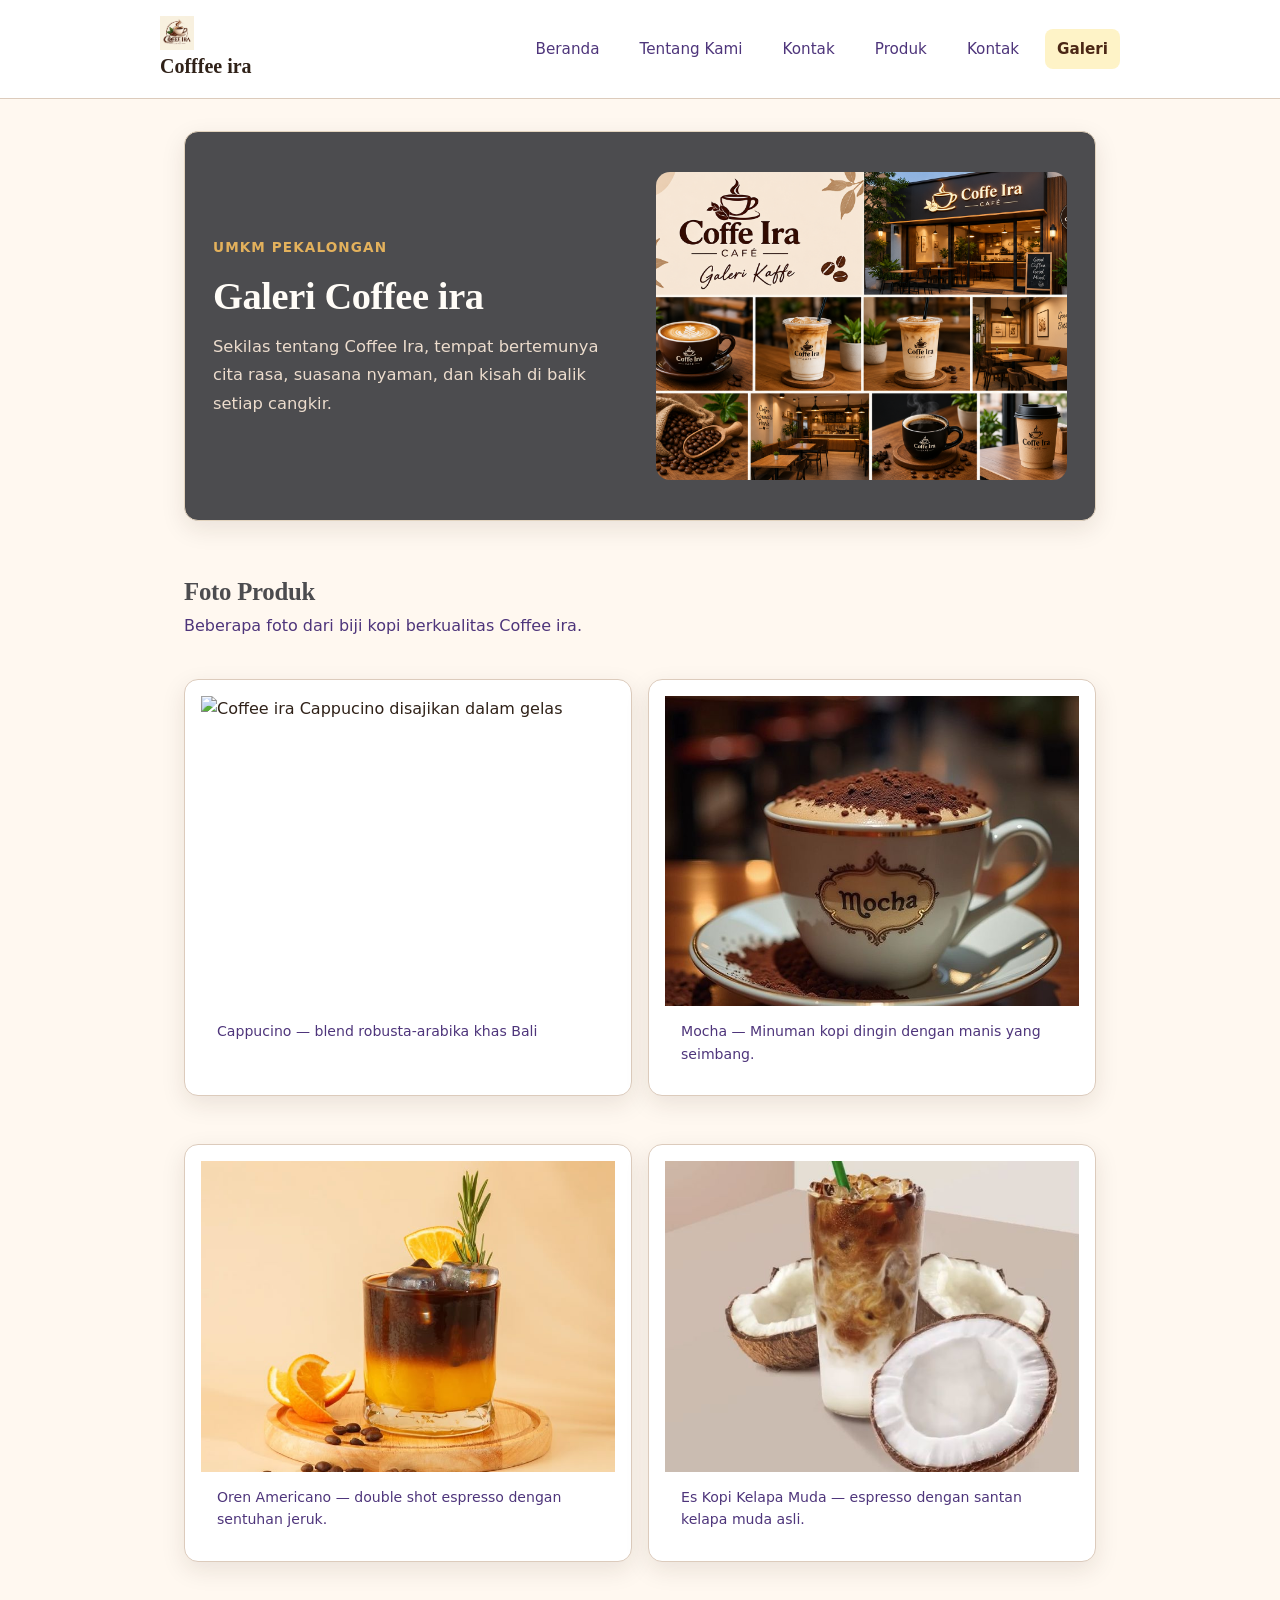
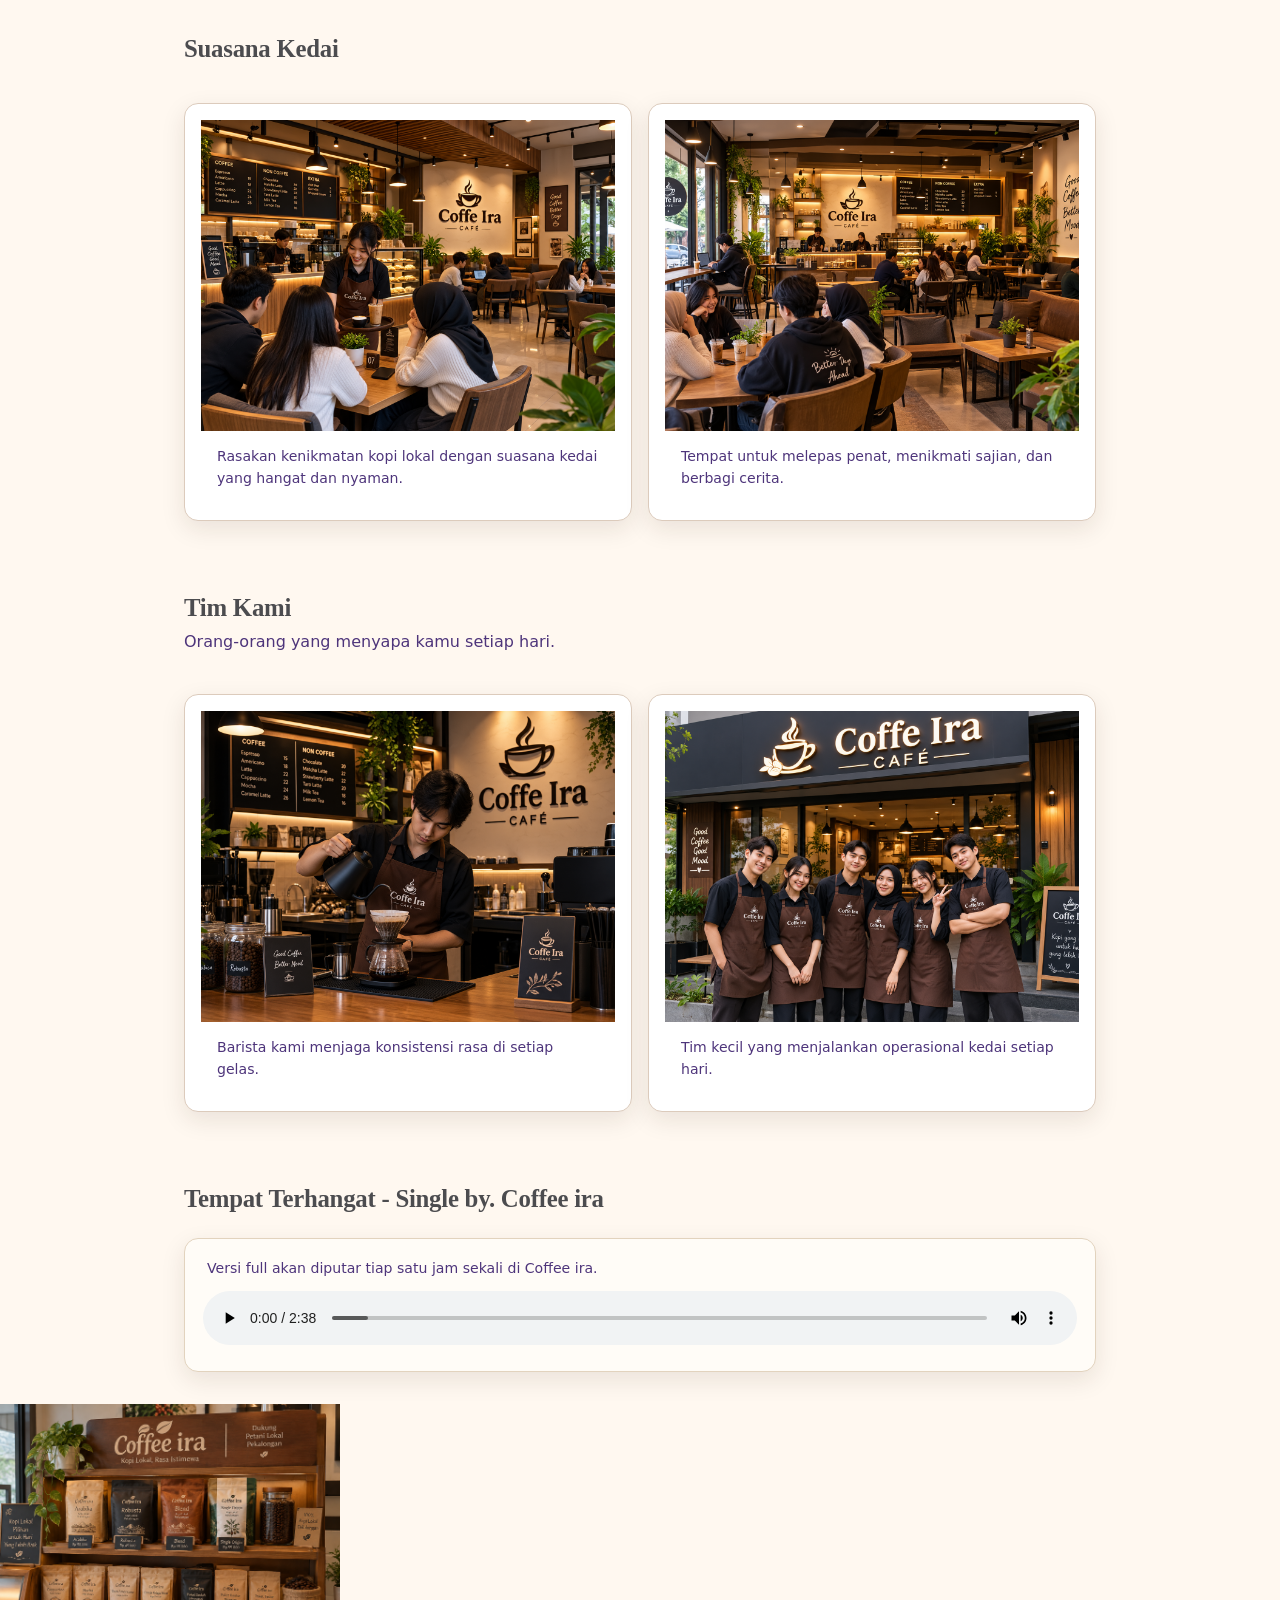
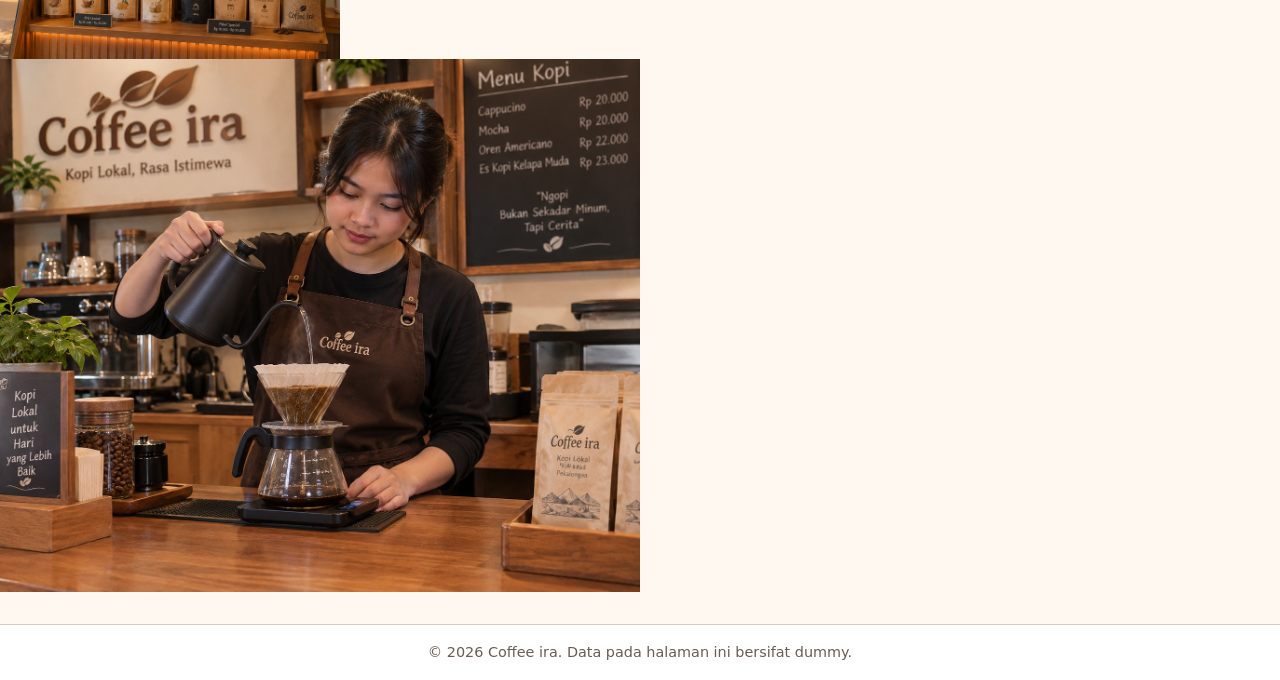
==== commit 508e701e: ""feat: tambahkan data produk dengan javascript"" ====
--- a/galeri.html
+++ b/galeri.html
@@ -6,6 +6,7 @@
     <meta name="viewport" content="width=device-width, initial-scale=1" />
     <title>Galeri Coffee ira - Website UMKM</title>
     <link rel="stylesheet" href="css/style.css" />
+     <script src="js/app.js" defer></script>
 </head>
 
 <body>
@@ -68,7 +69,7 @@
         <section class="section" aria-labelledby="suasana-title">
             <div class="section-head">
                 <h2 id="suasana-title">Suasana Kedai</h2>
-            </div>
+            </div>            
             <div class="gallery-grid">
                 <figure class="media-card">
                     <img src="assets/images/waiters_Coffee_ira.png" alt="Suasana kedaiCoffee ira dengan waiters yang siap melayani" />
--- a/css/style.css
+++ b/css/style.css
@@ -1092,4 +1092,39 @@
 @media (min-width: 60rem) {
   .nav { flex-direction: row; align-items: center; justify-content: space-between; }
   .product-grid { grid-template-columns: repeat(3, minmax(0, 1fr)); }
-}+}
+
+
+.js-product-grid {
+  display: grid;
+  grid-template-columns: repeat(auto-fit, minmax(14rem, 1fr));
+  gap: var(--space-4);
+}
+
+.js-product-card {
+  padding: var(--space-4);
+  border: 1px solid var(--color-border);
+  border-radius: var(--radius-lg);
+  background: var(--color-surface);
+}
+
+.stock-badge {
+  display: inline-flex;
+  margin-block-start: var(--space-2);
+  padding: 0.25rem 0.6rem;
+  border-radius: 999px;
+  font-size: 0.85rem;
+  font-weight: 700;
+  background: #dcfce7;
+  color: #166534;
+}
+
+.stock-badge.warning {
+  background: #fef3c7;
+  color: #92400e;
+}
+
+.stock-badge.empty {
+  background: #fee2e2;
+  color: #991b1b;
+}
